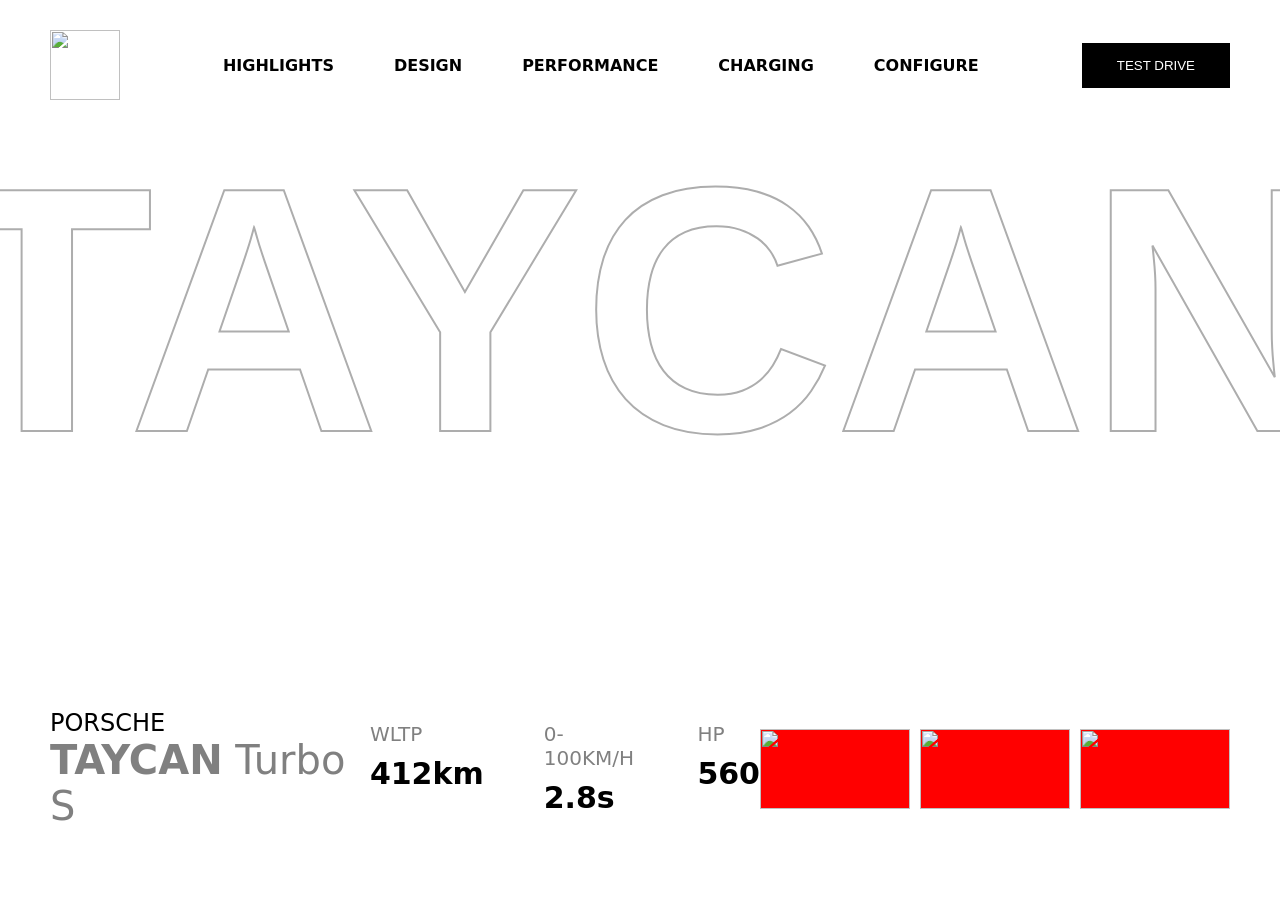
==== ui2/index.html @ 997444ea "Add files via upload" ====
<!DOCTYPE html>
<html lang="en">
  <head>
    <meta charset="UTF-8" />
    <meta name="viewport" content="width=device-width, initial-scale=1.0" />
    <title>Document</title>
    <link rel="stylesheet" href="style.css" />
  </head>
  <body>
    <main>
      <nav class="box">
        <div class="img">
          <img
            src="https://encrypted-tbn0.gstatic.com/images?q=tbn:ANd9GcQW7dCa7LxGYi_UDRx4mDpJnKAmAIAs3VaazpNx1N7GHw&s=10"
            alt=""
          />
        </div>

        <div class="links">
          <p>highlights</p>
          <p>Design</p>
          <p>Performance</p>
          <p>Charging</p>
          <p>Configure</p>
        </div>

        <button>TEST DRIVE</button>
      </nav>

      <section class="box">
        <h1>TAYCAN</h1>
        <div class="car-div">
          <img width="1400" src="./assets/taycan_turbo_s_transparent.png" alt="" />
        </div>
      </section>

      <footer class="box">
        <div>
          <h2 id="porsche">PORSCHE</h2>
          <p id="dets"><span style="font-weight: 700">TAYCAN</span> Turbo S</p>
        </div>

        <div class="mid">
          <div>
            <p>WLTP</p>
            <h2>412km</h2>
          </div>

          <div>
            <p>0-100KM/H</p>
            <h2>2.8s</h2>
          </div>

          <div>
            <p>HP</p>
            <h2>560</h2>
          </div>
        </div>

        <div class="imgDiv">
          <div class="imgBox">
            <img
              src="https://cimg3.ibsrv.net/ibimg/hgm/1920x1080-1/100/714/2020-porsche-taycan_100714595.jpg"
              alt=""
            />
          </div>
          <div class="imgBox">
            <img
              src="https://encrypted-tbn0.gstatic.com/images?q=tbn:ANd9GcTnsiWd1cmmMQkbAPgWoLkbGJBjJ_Hfliv8OU7khEXPuDX-i93W1oEoFyzK&s=10"
              alt=""
            />
          </div>
          <div class="imgBox">
            <img
              src="https://akm-img-a-in.tosshub.com/indiatoday/styles/medium_crop_simple/public/2022-11/0q2a0695_c.jpg?VersionId=qtxmkOn9n3VEq9bXGPkIoKt99ivzJ810&size=750:*"
              alt=""
            />
          </div>
        </div>
      </footer>
    </main>
  </body>
</html>
---- ui2/style.css ----
* {
  margin: 0;
  padding: 0;
  box-sizing: border-box;
}

html,
body {
  height: 100%;
  width: 100%;
  font-family: system-ui, -apple-system, BlinkMacSystemFont, "Segoe UI", Roboto,
  Oxygen, Ubuntu, Cantarell, "Open Sans", "Helvetica Neue", sans-serif;
  
}

main {
  padding: 30px 50px;
  height: 100%;
  width: 100%;
  gap: 10px;
}

nav {
  display: flex;
  justify-content: space-between;
  align-items: center;
  cursor: pointer;
}

.img {
  height: 70px;
  width: 70px;
}
.img img {
  height: 100%;
  width: 100%;
}

.links {
  display: flex;
  align-items: center;
  gap: 60px;
  font-weight: 600;
  text-transform: uppercase;
}

button {
  padding: 15px 35px;
  background-color: black;
  color: white;
  border: none;
  cursor: pointer;
}

section {
  position: relative;
  height: 50%;
  width: 100%;
  display: flex;
  justify-content: center;
  flex-direction: column;
  align-items: center;
}

h1 {
  font-family: sans-serif;
  font-size: 350px;
  color: transparent;
  -webkit-text-stroke: 2px rgb(173, 173, 173);
}

.car-div {
  position: absolute;
  height: 60%;
  width: 100%;
  top: 75%;
  display: flex;
  justify-content: center;
  align-items: center;
}

footer {
  margin-top: 16%;
  display: flex;
  justify-content: space-between;
  align-items: center;
}

#porsche {
  font-weight: 500;
}

#dets {
  font-size: 40px;
  color: gray;
}

.mid {
  display: flex;
  gap: 60px;
}

.mid p {
  color: gray;
  font-size: 20px;
}
.mid h2 {
  font-size: 30px;
}

.mid div {
  display: flex;
  flex-direction: column;
  gap: 10px;
}

.imgDiv {
  display: flex;
  gap: 10px;
}

.imgBox {
  height: 80px;
  width: 150px;
  background-color: red;
}

.imgBox > img {
  height: 100%;
  width: 100%;
  object-fit: cover;
}
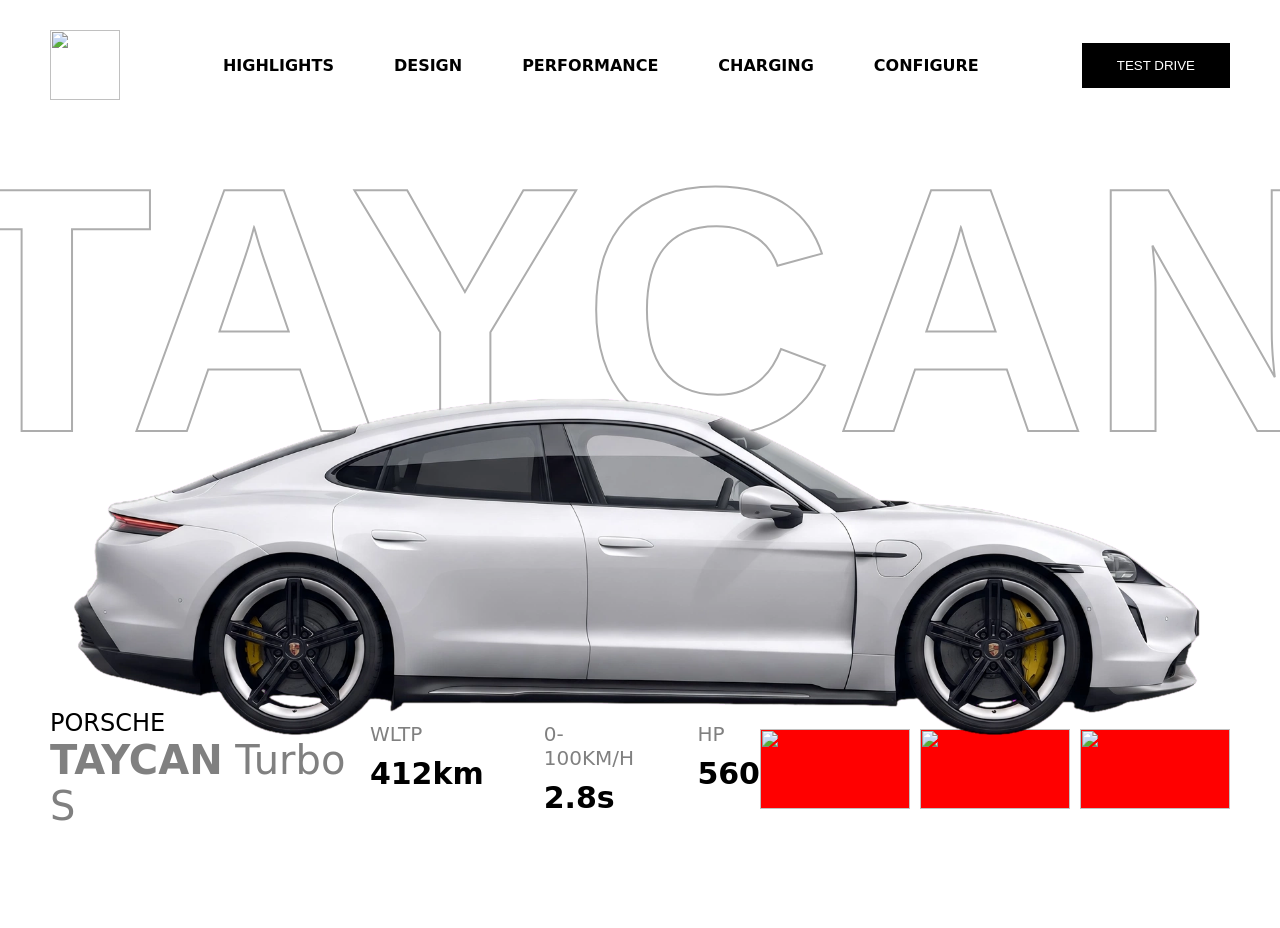
==== commit 98c76a12: "Fix HTML formatting and update image paths" ====
--- a/ui2/index.html
+++ b/ui2/index.html
@@ -30,7 +30,7 @@
       <section class="box">
         <h1>TAYCAN</h1>
         <div class="car-div">
-          <img width="1400" src="./assets/taycan_turbo_s_transparent.png" alt="" />
+          <img width="1400" src="./Assets/taycan_turbo_s_transparent.png" alt="" />
         </div>
       </section>
 
@@ -80,4 +80,4 @@
       </footer>
     </main>
   </body>
-</html>+</html>
